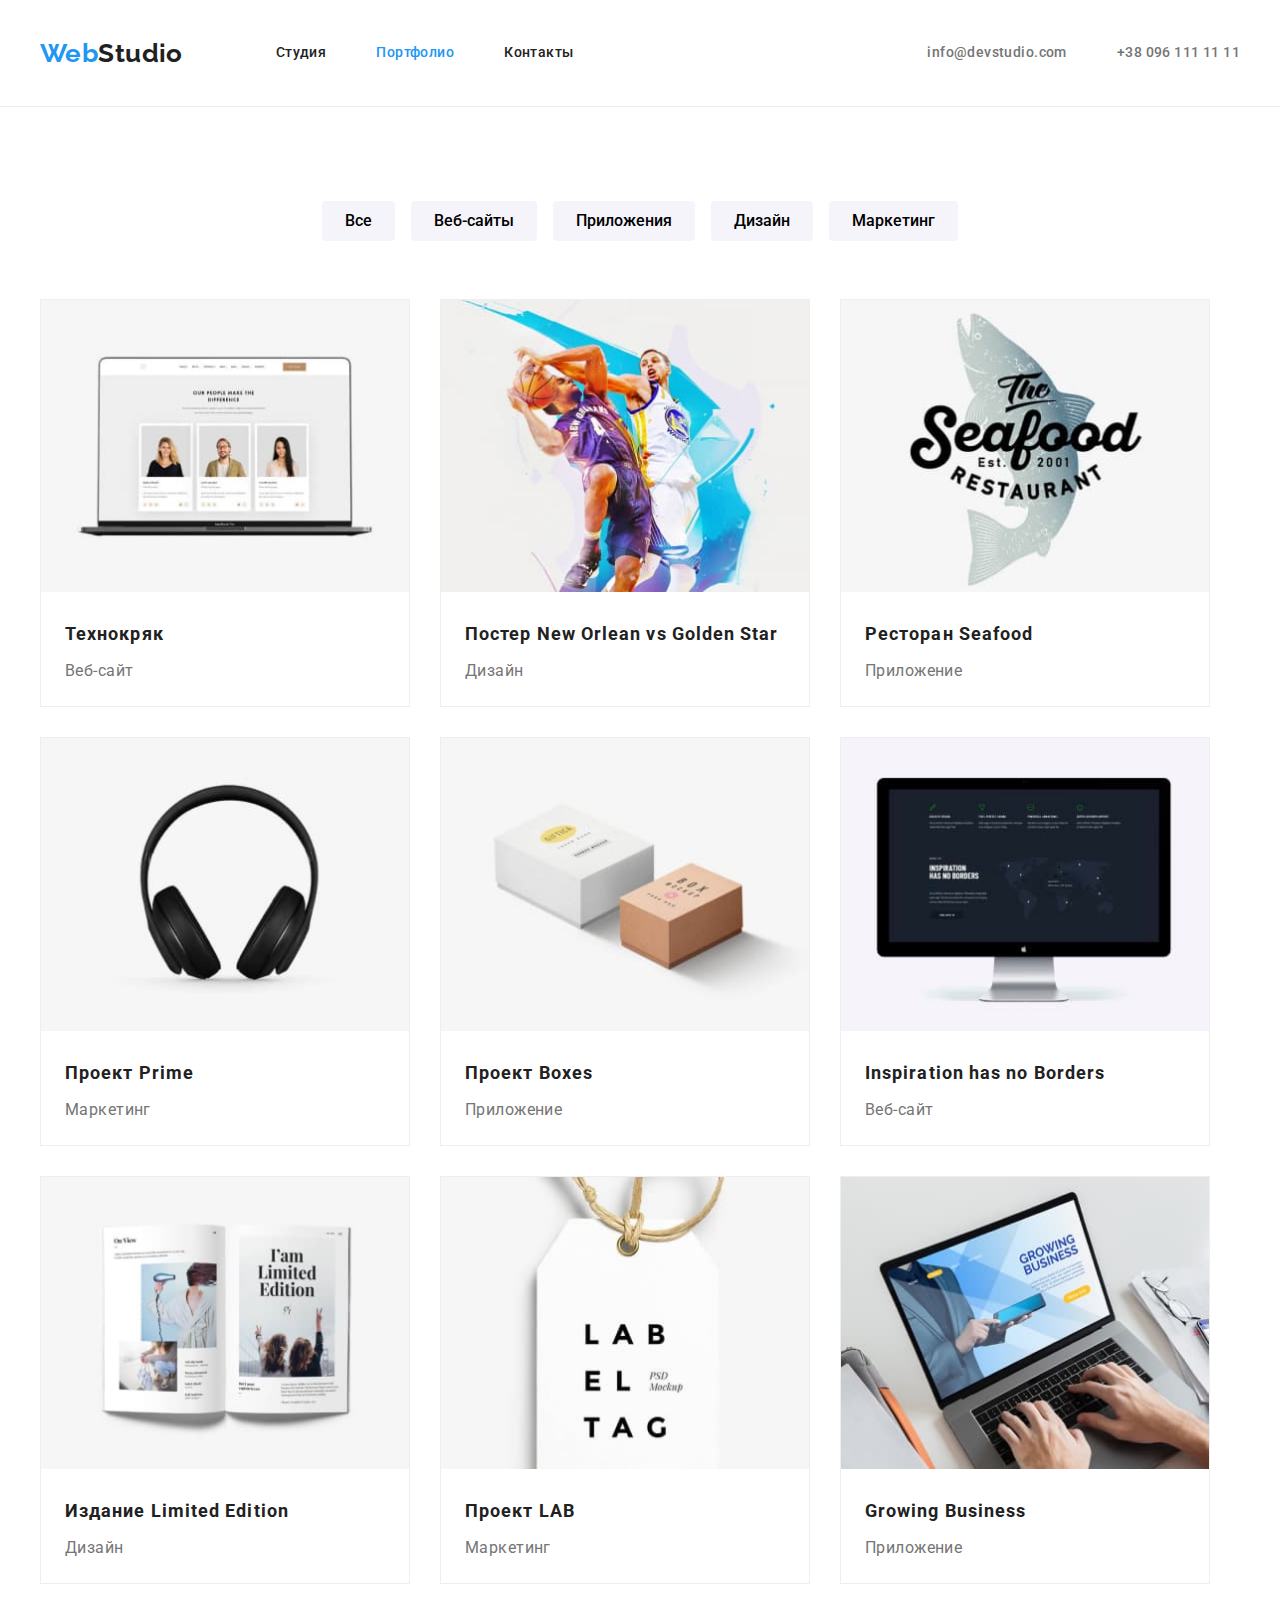
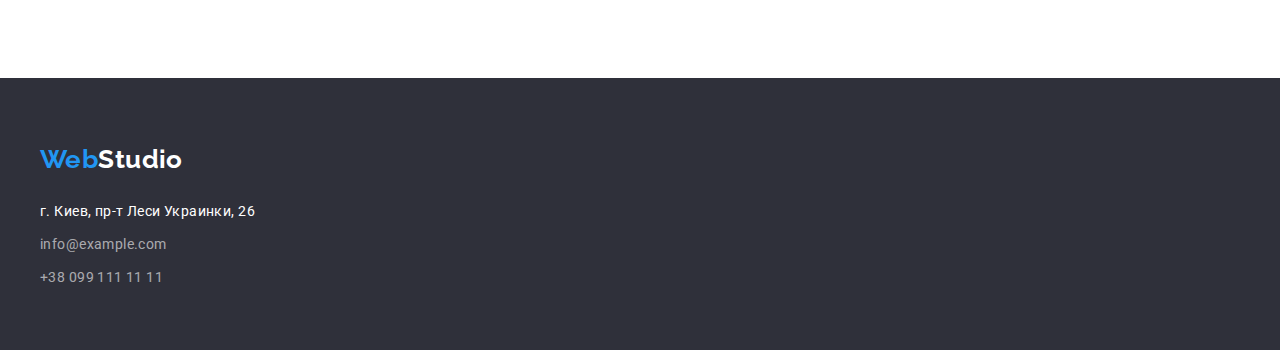
==== portfolio.html @ 33254039 "Add files via upload" ====
<!DOCTYPE html>
<html lang="ru">

<head>
    <meta charset="UTF-8">
    <meta http-equiv="X-UA-Compatible" content="IE=edge">
    <meta name="viewport" content="width=device-width, initial-scale=1.0">
    <title>HW1</title>
    <link
        href="https://fonts.googleapis.com/css2?family=Raleway:wght@700&family=Roboto:wght@400;500;700;900&display=swap"
        rel="stylesheet">
    <link rel="stylesheet" href="css/modern-normalize.css">
    <link rel="stylesheet" href="css/styles.css">
</head>

<body>
    <header class="header portfolio">
        <div class="container">
            <a href="" class="logo"><span>Web</span>Studio</a>
            <nav>
                <ul class="menu-list">
                    <li class="menu-item"><a href="./index.html" class="link">Студия</a></li>
                    <li class="menu-item"><a href="./portfolio.html" class="link active">Портфолио</a></li>
                    <li class="menu-item"><a href="" class="link">Контакты</a></li>
                </ul>
            </nav>
            <ul class="contact-list">
                <li class="item"><a href="mailto:info@devstudio.com" class="link">info@devstudio.com</a></li>
                <li class="item"><a href="tel:+380961111111" class="link">+38 096 111 11 11</a></li>
            </ul>
        </div>
    </header>

    <main>
        <section class="section">
            <div class="container">
                <ul class="filter">
                    <li><button type="button" class="filter-btn">Все</button></li>
                    <li><button type="button" class="filter-btn">Веб-сайты</button></li>
                    <li><button type="button" class="filter-btn">Приложения</button></li>
                    <li><button type="button" class="filter-btn">Дизайн</button></li>
                    <li><button type="button" class="filter-btn">Маркетинг</button></li>
                </ul>

                <ul class="projects">
                    <li class="project-item">
                        <a href="" class="project-link">
                            <img class="project-img" src="images/project1.jpg" alt="Project image" width="370">
                            <div class="project-about">
                                <h3 class="project-title">Технокряк</h3>
                                <p class="project-text">Веб-сайт</p>
                            </div>
                        </a>
                    </li>
                    <li class="project-item">
                        <a href="" class="project-link">
                            <img class="project-img" src="images/project2.jpg" alt="Project image" width="370">
                            <div class="project-about">
                                <h3 class="project-title">Постер New Orlean vs Golden Star</h3>
                                <p class="project-text">Дизайн</p>
                            </div>
                        </a>
                    </li>
                    <li class="project-item">
                        <a href="" class="project-link">
                            <img class="project-img" src="images/project3.jpg" alt="Project image" width="370">
                            <div class="project-about">
                                <h3 class="project-title">Ресторан Seafood</h3>
                                <p class="project-text">Приложение</p>
                            </div>
                        </a>
                    </li>
                    <li class="project-item">
                        <a href="" class="project-link">
                            <img class="project-img" src="images/project4.jpg" alt="Project image" width="370">
                            <div class="project-about">
                                <h3 class="project-title">Проект Prime</h3>
                                <p class="project-text">Маркетинг</p>
                            </div>
                        </a>
                    </li>
                    <li class="project-item">
                        <a href="" class="project-link">
                            <img class="project-img" src="images/project5.jpg" alt="Project image" width="370">
                            <div class="project-about">
                                <h3 class="project-title">Проект Boxes</h3>
                                <p class="project-text">Приложение</p>
                            </div>
                        </a>
                    </li>
                    <li class="project-item">
                        <a href="" class="project-link">
                            <img class="project-img" src="images/project6.jpg" alt="Project image" width="370">
                            <div class="project-about">
                                <h3 class="project-title">Inspiration has no Borders</h3>
                                <p class="project-text">Веб-сайт</p>
                            </div>
                        </a>
                    </li>
                    <li class="project-item">
                        <a href="" class="project-link">
                            <img class="project-img" src="images/project7.jpg" alt="Project image" width="370">
                            <div class="project-about">
                                <h3 class="project-title">Издание Limited Edition</h3>
                                <p class="project-text">Дизайн</p>
                            </div>
                        </a>
                    </li>
                    <li class="project-item">
                        <a href="" class="project-link">
                            <img class="project-img" src="images/project8.jpg" alt="Project image" width="370">
                            <div class="project-about">
                                <h3 class="project-title">Проект LAB</h3>
                                <p class="project-text">Маркетинг</p>
                            </div>
                        </a>
                    </li>
                    <li class="project-item">
                        <a href="" class="project-link">
                            <img class="project-img" src="images/project9.jpg" alt="Project image" width="370">
                            <div class="project-about">
                                <h3 class="project-title">Growing Business</h3>
                                <p class="project-text">Приложение</p>
                            </div>
                        </a>
                    </li>
                </ul>
            </div>
        </section>
    </main>

    <footer class="footer">
        <div class="container">
            <a href="" class="logo"><span>Web</span>Studio</a>
            <address class="footer-address">
                <p class="footer-text">г. Киев, пр-т Леси Украинки, 26</p>
                <a href="mailto:info@example.com" class="footer-link">info@example.com</a>
                <a href="tel:+380991111111" class="footer-link">+38 099 111 11 11</a>
            </address>
        </div>
    </footer>      
</body>

</html>
---- css/styles.css ----
:root {
    --primary-title-color: #212121;
    --primary-text-color: #757575;
    --blue-color: #2196f3;
    --primary-white-color: #ffffff;
    --bg-color: #2f303a;
    --secondary-bg-color: #F5F4FA;
}

body {
    font-size: 14px;
    line-height: 1.14;
    background-color: var(--primary-white-color);
    color: var(--primary-title-color);
    font-family: "Roboto", sans-serif;
    letter-spacing: 0.03em;
}

.active {
    color: var(--blue-color);
}

button {
    cursor: pointer;
}

a {
    color: inherit;
    text-decoration: none;
}

ul {
    list-style: none;
}

h1,
h2,
h3,
h4,
h5,
h6,
p,
ul {
    margin: 0;
    padding: 0;
}

.container {
    width: 1230px;
    padding: 0 15px;
    margin: 0 auto;
}

.section {
    padding: 94px 0;
}

/* Header */
.header {
    padding: 32px 0;
}
.header.portfolio {
    border-bottom: 1px solid #ECECEC;
}

.header .container {
    display: flex;
    align-items: center;
}

.logo {
    margin-right: 93px;

    font-family: "Raleway", sans-serif;
    font-weight: 700;
    font-size: 26px;
    line-height: 1.62;
}

.logo span {
    color: var(--blue-color);
}

.menu-list {
    display: flex;
    margin: 0 -25px;
}

.menu-list .link {
    padding: 15px 0;

    font-weight: 500;
}

.menu-item {
    margin: 0 25px;
}

.header .link:hover,
.header .link:focus {
    color: var(--blue-color);
}

.contact-list {
    display: flex;
    margin-left: auto;
}

.contact-list > .item:not(:last-child) {
    margin-right: 50px;
}

.contact-list .link {
    padding: 15px 0;

    color: var(--primary-text-color);
    font-weight: 500;
}

/* Hero */
.hero {
    padding: 200px 0;
    text-align: center;

    background-color: var(--bg-color);
}
.hero .title {
    margin-bottom: 30px;

    color: var(--primary-white-color);
    font-weight: 900;
    font-size: 44px;
    line-height: 1.36;
    text-align: center;
    letter-spacing: 0.06em;
    text-transform: uppercase;
}
.hero .btn {
    min-width: 200px;
    padding: 10px 32px;
    border: 1px solid transparent;
    border-radius: 4px;

    font-size: 16px;
    font-weight: 700;
    line-height: 1.87;
    letter-spacing: 0.06em;
    color: var(--primary-white-color);
    background-color: var(--blue-color);
}

/* Features */
.features-list {
    display: flex;
    flex-wrap: wrap;
    margin: -20px;
}
.features-item {
    width: 270px;
    margin: 20px;
}
.features-title {
    margin-bottom: 10px;

    font-size: 14px;
    line-height: 1.14;
    font-weight: 700;
    text-transform: uppercase;
}
.features-text {
    line-height: 1.71;
    color: var(--primary-text-color);
}

.section-title {
    margin-bottom: 50px;

    font-size: 36px;
    font-weight: 700;
    line-height: 1.66;
    text-align: center;
}

/* Work */
.section.section-work {
    padding-top: 0;
}
.work {
    display: flex;
    flex-wrap: wrap;
    margin: -15px;
}
.work-item {
    margin: 15px;
}

/* Team */
.section-team {
    background-color: var(--secondary-bg-color);
}
.team {
    display: flex;
    flex-wrap: wrap;
    margin: -15px;
}
.team-item {
    width: 270px;
    margin: 15px;
    padding-bottom: 30px;   
    text-align: center;
    border-radius: 0px 0px 4px 4px;

    background-color: var(--primary-white-color);
}
.team-title {
    margin-top: 30px;

    font-weight: 500;
    font-size: 16px;
    line-height: 1.18;
}
.team-text {
    margin-top: 10px;

    color: var(--primary-text-color);
    font-size: 16px;
    line-height: 1.18;
}

/* Portfolio */
.filter {
    display: flex;
    justify-content: center;
    margin: -8px;
    margin-bottom: 50px;
}
.filter-btn {
    margin: 8px;
    padding: 6px 22px;
    border: 1px solid transparent;
    border-radius: 4px;

    font-weight: 500;
    font-size: 16px;
    line-height: 1.62;
    background-color: #f5f4fa;
}
.filter-btn:hover,
.filter-btn:focus {
    color: var(--primary-white-color);
    background-color: var(--blue-color);
}

/* Projects */
.projects {
    display: flex;
    flex-wrap: wrap;
    margin: -15px;
}
.project-item {
    width: 370px;
    margin: 15px;
    padding-bottom: 20px;

    background-color: #ffffff;
    border: 1px solid #EEEEEE;
}
.project-img {
    width: 100%;
    margin-bottom: 20px;
}
.project-about {
    padding-left: 24px;
}
.project-title {
    margin-bottom: 4px;

    font-size: 18px;
    font-weight: 700;
    line-height: 2;
    letter-spacing: 0.06em;
}
.project-text {
    font-size: 16px;
    line-height: 1.87;
    color: var(--primary-text-color);
}

/* Footer */
.footer {
    padding: 60px 0;

    background-color: var(--bg-color);
}
.footer .logo {
    display: inline-block;
    margin-bottom: 20px;

    color: var(--primary-white-color);
}
.footer-address {
    display: flex;
    flex-direction: column;

    font-style: normal;
}
.footer-text {
    margin-bottom: 9px;

    color: var(--primary-white-color);
    line-height: 1.71;
}
.footer-link {
    line-height: 1.71;
    color: rgba(255, 255, 255, 0.6);
}
.footer-link:not(:last-child) {
    margin-bottom: 9px;
}
.footer-link:hover,
.footer-link:focus {
    color: var(--blue-color);
}
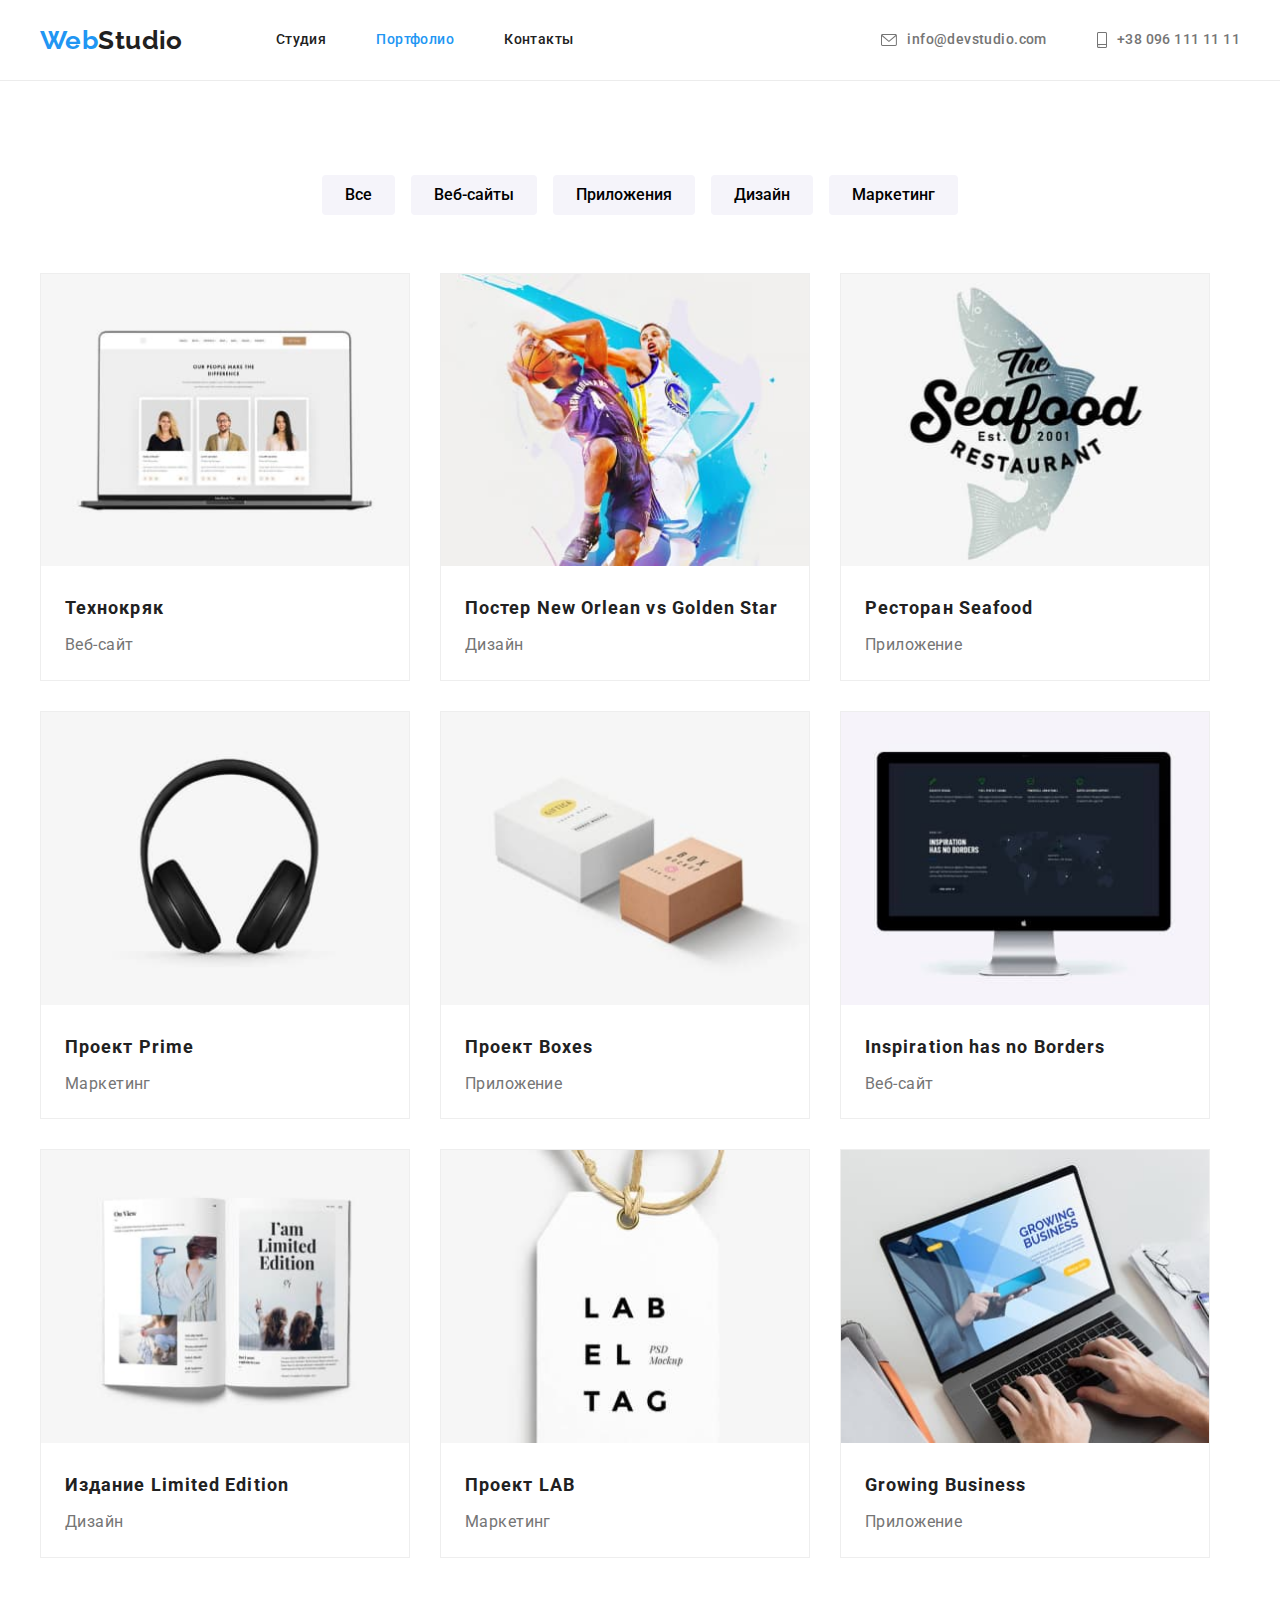
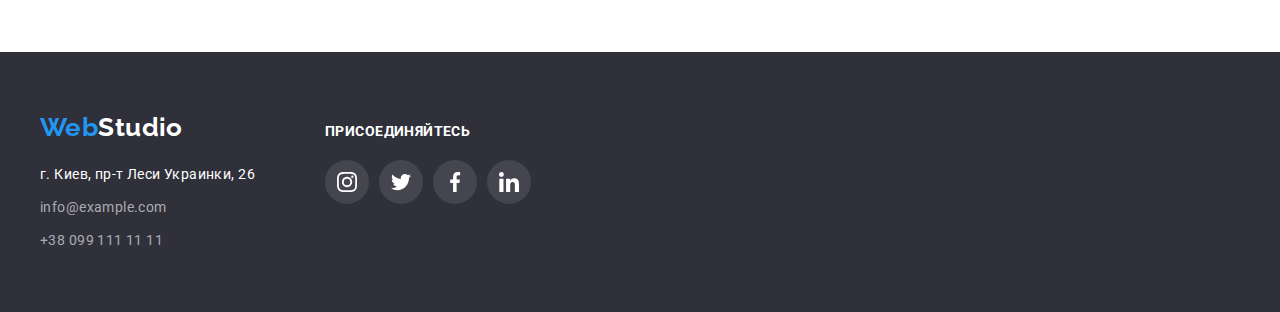
==== commit 8ba84ecc: "finished" ====
--- a/portfolio.html
+++ b/portfolio.html
@@ -25,8 +25,22 @@
                 </ul>
             </nav>
             <ul class="contact-list">
-                <li class="item"><a href="mailto:info@devstudio.com" class="link">info@devstudio.com</a></li>
-                <li class="item"><a href="tel:+380961111111" class="link">+38 096 111 11 11</a></li>
+                <li class="item">
+                    <a href="mailto:info@devstudio.com" class="link">
+                        <svg class="contact-icon icon-mail">
+                            <use href="./images/icon.svg#icon-icon-mail"></use>
+                        </svg>
+                        info@devstudio.com
+                    </a>
+                </li>
+                <li class="item">
+                    <a href="tel:+380961111111" class="link">
+                        <svg class="contact-icon icon-smartphone">
+                            <use href="./images/icon.svg#icon-smartphone"></use>
+                        </svg>
+                        +38 096 111 11 11
+                    </a>
+                </li>
             </ul>
         </div>
     </header>
@@ -131,14 +145,50 @@
 
     <footer class="footer">
         <div class="container">
-            <a href="" class="logo"><span>Web</span>Studio</a>
-            <address class="footer-address">
-                <p class="footer-text">г. Киев, пр-т Леси Украинки, 26</p>
-                <a href="mailto:info@example.com" class="footer-link">info@example.com</a>
-                <a href="tel:+380991111111" class="footer-link">+38 099 111 11 11</a>
-            </address>
+            <div class="footer-address">
+                <a href="" class="logo"><span>Web</span>Studio</a>
+                <address class="address">
+                    <p class="footer-text">г. Киев, пр-т Леси Украинки, 26</p>
+                    <a href="mailto:info@example.com" class="footer-link">info@example.com</a>
+                    <a href="tel:+380991111111" class="footer-link">+38 099 111 11 11</a>
+                </address>
+            </div>
+
+            <div class="footer-social">
+                <p class="text">присоединяйтесь</p>
+                <ul class="social-links">
+                    <li class="item">
+                        <a href="https://www.instagram.com/" class="social-link" target="_blank">
+                            <svg class="icon" width="70" height="70">
+                                <use href="./images/icon.svg#icon-instagram-2"></use>
+                            </svg>
+                        </a>
+                    </li>
+                    <li class="item">
+                        <a href="https://www.twitter.com/" class="social-link" target="_blank">
+                            <svg class="icon" width="70" height="70">
+                                <use href="./images/icon.svg#icon-twitter-1"></use>
+                            </svg>
+                        </a>
+                    </li>
+                    <li class="item">
+                        <a href="https://www.facebook.com/" class="social-link" target="_blank">
+                            <svg class="icon" width="70" height="70">
+                                <use href="./images/icon.svg#icon-facebook-1"></use>
+                            </svg>
+                        </a>
+                    </li>
+                    <li class="item">
+                        <a href="https://www.linkedin.com/" class="social-link" target="_blank">
+                            <svg class="icon" width="70" height="70">
+                                <use href="./images/icon.svg#icon-linkedin-1"></use>
+                            </svg>
+                        </a>
+                    </li>
+                </ul>
+            </div>
         </div>
-    </footer>      
+    </footer>
 </body>
 
 </html>--- a/css/styles.css
+++ b/css/styles.css
@@ -4,7 +4,8 @@
     --blue-color: #2196f3;
     --primary-white-color: #ffffff;
     --bg-color: #2f303a;
-    --secondary-bg-color: #F5F4FA;
+    --secondary-bg-color: #f5f4fa;
+    --grey-icon-color: #afb1b8;
 }
 
 body {
@@ -56,11 +57,8 @@
 }
 
 /* Header */
-.header {
-    padding: 32px 0;
-}
 .header.portfolio {
-    border-bottom: 1px solid #ECECEC;
+    border-bottom: 1px solid #ececec;
 }
 
 .header .container {
@@ -86,8 +84,10 @@
     margin: 0 -25px;
 }
 
-.menu-list .link {
-    padding: 15px 0;
+.link {
+    display: flex;
+    align-items: center;
+    padding: 32px 0;
 
     font-weight: 500;
 }
@@ -103,7 +103,27 @@
 
 .contact-list {
     display: flex;
+    align-items: center;
     margin-left: auto;
+}
+
+.contact-icon {
+    margin-right: 10px;
+    fill: var(--primary-text-color);
+}
+
+.contact-icon.icon-mail {
+    width: 16px;
+    height: 12px;
+}
+.contact-icon.icon-smartphone {
+    width: 10px;
+    height: 16px;
+}
+
+.link:hover .contact-icon,
+.link:focus .contact-icon {
+    fill: var(--blue-color);
 }
 
 .contact-list > .item:not(:last-child) {
@@ -111,18 +131,24 @@
 }
 
 .contact-list .link {
-    padding: 15px 0;
-
     color: var(--primary-text-color);
-    font-weight: 500;
 }
 
 /* Hero */
 .hero {
     padding: 200px 0;
+    height: 600px;
     text-align: center;
 
     background-color: var(--bg-color);
+    background-image: linear-gradient(
+            to right,
+            rgba(47, 48, 58, 0.4),
+            rgba(47, 48, 58, 0.4)
+        ),
+        url("../images/bg-hero.jpg");
+    background-repeat: no-repeat;
+    background-size: cover;
 }
 .hero .title {
     margin-bottom: 30px;
@@ -159,6 +185,12 @@
     width: 270px;
     margin: 20px;
 }
+.features-icon {
+    padding: 25px 100px;
+    margin-bottom: 30px;
+
+    background-color: var(--secondary-bg-color);
+}
 .features-title {
     margin-bottom: 10px;
 
@@ -206,11 +238,13 @@
 .team-item {
     width: 270px;
     margin: 15px;
-    padding-bottom: 30px;   
+    padding-bottom: 30px;
     text-align: center;
+
     border-radius: 0px 0px 4px 4px;
-
     background-color: var(--primary-white-color);
+    box-shadow: 0px 1px 3px rgba(0, 0, 0, 0.12), 0px 1px 1px rgba(0, 0, 0, 0.14),
+        0px 2px 1px rgba(0, 0, 0, 0.2);
 }
 .team-title {
     margin-top: 30px;
@@ -225,6 +259,68 @@
     color: var(--primary-text-color);
     font-size: 16px;
     line-height: 1.18;
+}
+
+.social {
+    display: flex;
+    justify-content: center;
+    margin-top: 16px;
+}
+.social-link {
+    display: flex;
+    align-items: center;
+    justify-content: center;
+    width: 44px;
+    height: 44px;
+    border-radius: 50%;
+}
+.social-link:not(:last-child),
+.footer .item:not(:last-child) {
+    margin-right: 10px;
+}
+.social-link .icon {
+    width: 20px;
+    height: 20px;
+    fill: var(--grey-icon-color);
+}
+.social-link:hover,
+.social-link:focus {
+    background-color: var(--blue-color);
+}
+.social-link:hover .icon,
+.social-link:focus .icon {
+    fill: var(--primary-white-color);
+}
+
+/* Clients */
+.clients-logo {
+    display: flex;
+    flex-wrap: wrap;
+    margin: -15px;
+}
+.clients-item {
+    margin: 15px;
+}
+.clients-logo .link {
+    align-items: center;
+    justify-content: center;
+    width: 170px;
+    height: 92px;
+
+    color: var(--grey-icon-color);
+    border: 1px solid var(--grey-icon-color);
+    border-radius: 4px;
+}
+.clients-logo .link:hover,
+.clients-logo .link:focus {
+    border-color: var(--blue-color);
+}
+.clients-item .icon {
+    fill: currentColor;
+}
+.clients-logo .link:hover .icon,
+.clients-logo .link:focus .icon {
+    fill: var(--blue-color);
 }
 
 /* Portfolio */
@@ -249,6 +345,7 @@
 .filter-btn:focus {
     color: var(--primary-white-color);
     background-color: var(--blue-color);
+    box-shadow: 0px 1px 1px rgba(0, 0, 0, 0.12), 0px 4px 4px rgba(0, 0, 0, 0.06), 1px 4px 6px rgba(0, 0, 0, 0.16);
 }
 
 /* Projects */
@@ -260,10 +357,18 @@
 .project-item {
     width: 370px;
     margin: 15px;
+
+    background-color: #ffffff;
+    border: 1px solid #eeeeee;
+}
+.project-link {
+    display: block;
     padding-bottom: 20px;
-
-    background-color: #ffffff;
-    border: 1px solid #EEEEEE;
+}
+.project-link:hover,
+.project-link:focus {
+    box-shadow: 0px 1px 1px rgba(0, 0, 0, 0.12), 0px 4px 4px rgba(0, 0, 0, 0.06),
+        1px 4px 6px rgba(0, 0, 0, 0.16);
 }
 .project-img {
     width: 100%;
@@ -292,13 +397,22 @@
 
     background-color: var(--bg-color);
 }
+.footer .container {
+    display: flex;
+    align-items: baseline;
+}
 .footer .logo {
     display: inline-block;
     margin-bottom: 20px;
+    margin-right: 0;
+    line-height: 1.19;
 
     color: var(--primary-white-color);
 }
 .footer-address {
+    margin-right: 70px;
+}
+.address {
     display: flex;
     flex-direction: column;
 
@@ -322,12 +436,23 @@
     color: var(--blue-color);
 }
 
-
-
-
-
-
-
-
-
-
+.footer-social .text {
+    margin-bottom: 20px;
+    font-weight: 700;
+
+    text-transform: uppercase;
+    color: var(--primary-white-color);
+}
+.footer .social-links {
+    display: flex;
+}
+.footer .social-link {
+    background-color: rgba(255, 255, 255, 0.1);
+}
+.footer .social-link:hover,
+.footer .social-link:focus {
+    background-color: var(--blue-color);
+}
+.footer .icon {
+    fill: var(--primary-white-color);
+}
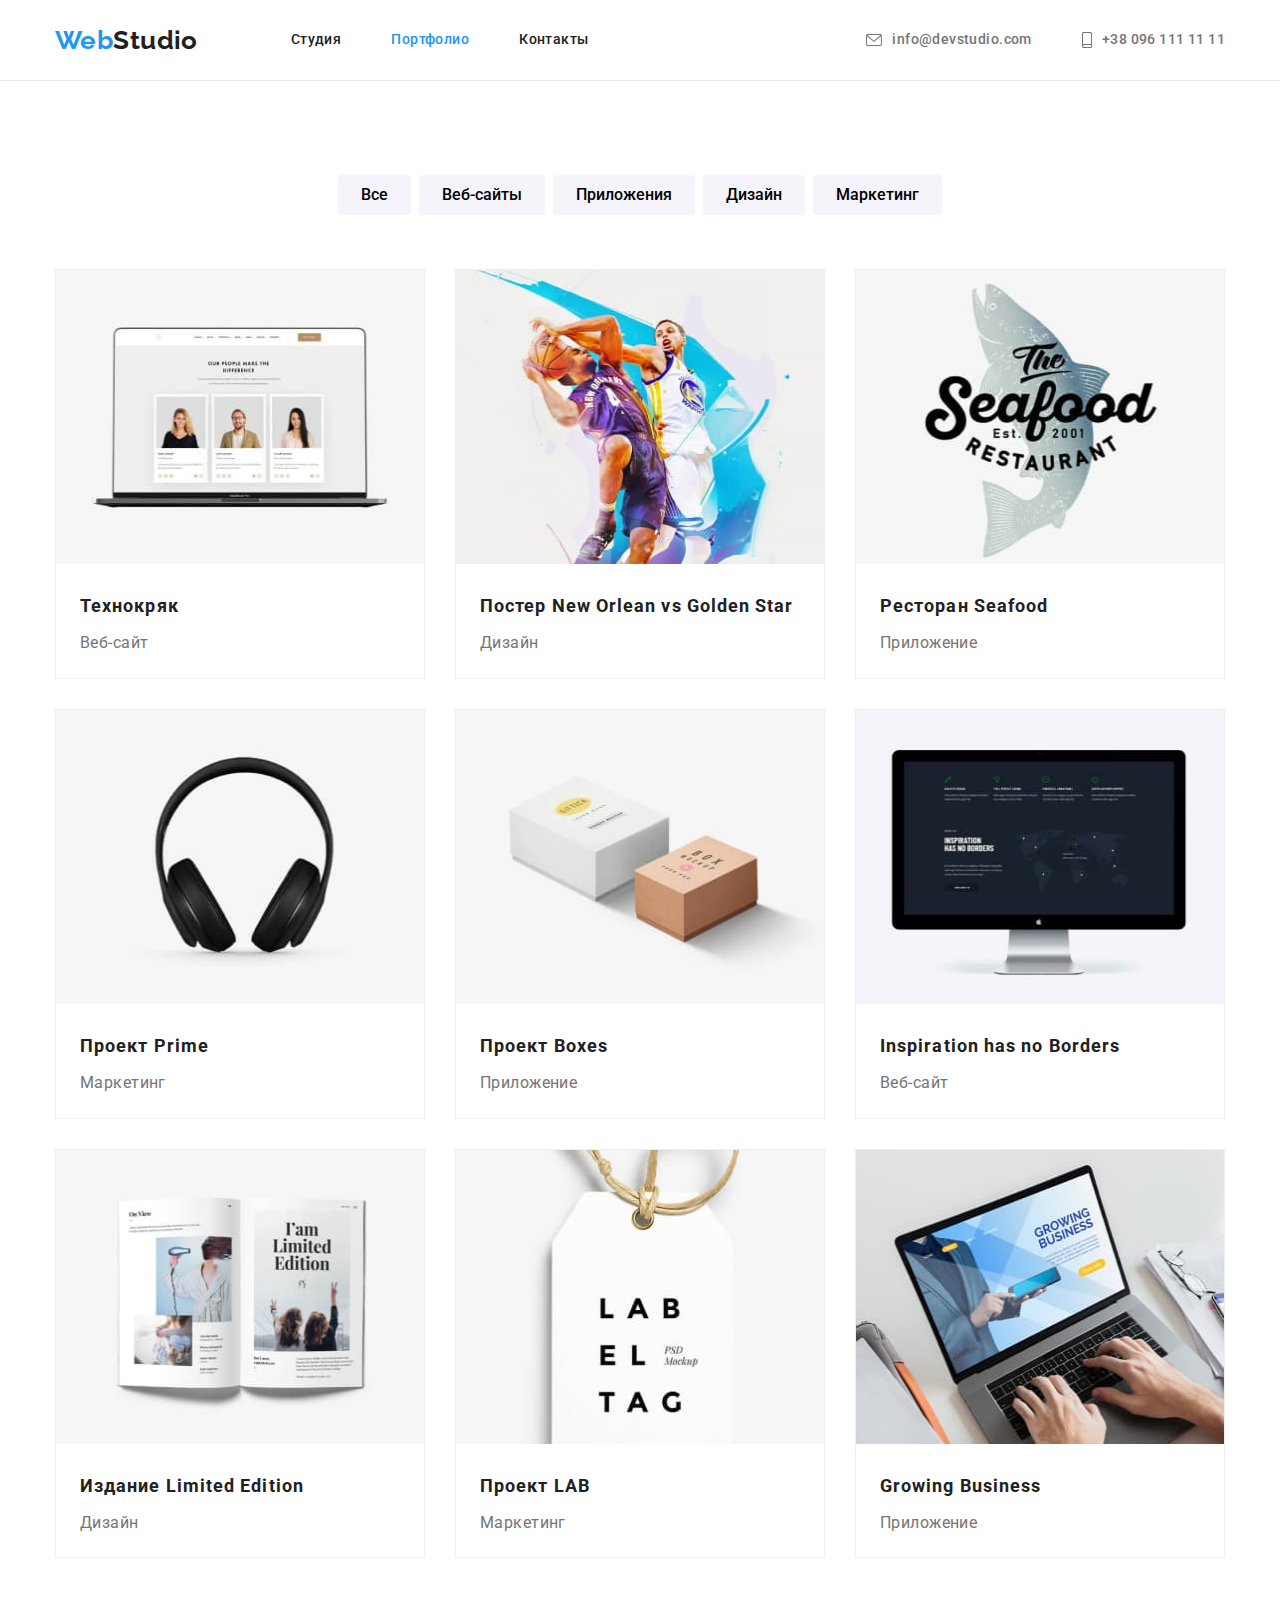
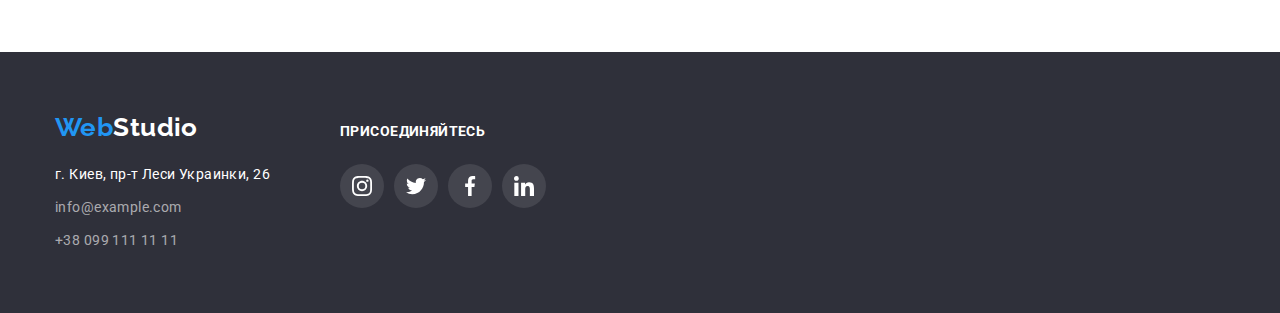
==== commit 1807e348: "added height to images" ====
--- a/portfolio.html
+++ b/portfolio.html
@@ -5,7 +5,7 @@
     <meta charset="UTF-8">
     <meta http-equiv="X-UA-Compatible" content="IE=edge">
     <meta name="viewport" content="width=device-width, initial-scale=1.0">
-    <title>HW1</title>
+    <title>Web Studio</title>
     <link
         href="https://fonts.googleapis.com/css2?family=Raleway:wght@700&family=Roboto:wght@400;500;700;900&display=swap"
         rel="stylesheet">
@@ -59,7 +59,7 @@
                 <ul class="projects">
                     <li class="project-item">
                         <a href="" class="project-link">
-                            <img class="project-img" src="images/project1.jpg" alt="Project image" width="370">
+                            <img class="project-img" src="images/project1.jpg" alt="Project image" width="370" height="294">
                             <div class="project-about">
                                 <h3 class="project-title">Технокряк</h3>
                                 <p class="project-text">Веб-сайт</p>
@@ -68,7 +68,7 @@
                     </li>
                     <li class="project-item">
                         <a href="" class="project-link">
-                            <img class="project-img" src="images/project2.jpg" alt="Project image" width="370">
+                            <img class="project-img" src="images/project2.jpg" alt="Project image" width="370" height="294">
                             <div class="project-about">
                                 <h3 class="project-title">Постер New Orlean vs Golden Star</h3>
                                 <p class="project-text">Дизайн</p>
@@ -77,7 +77,7 @@
                     </li>
                     <li class="project-item">
                         <a href="" class="project-link">
-                            <img class="project-img" src="images/project3.jpg" alt="Project image" width="370">
+                            <img class="project-img" src="images/project3.jpg" alt="Project image" width="370" height="294">
                             <div class="project-about">
                                 <h3 class="project-title">Ресторан Seafood</h3>
                                 <p class="project-text">Приложение</p>
@@ -86,7 +86,7 @@
                     </li>
                     <li class="project-item">
                         <a href="" class="project-link">
-                            <img class="project-img" src="images/project4.jpg" alt="Project image" width="370">
+                            <img class="project-img" src="images/project4.jpg" alt="Project image" width="370" height="294">
                             <div class="project-about">
                                 <h3 class="project-title">Проект Prime</h3>
                                 <p class="project-text">Маркетинг</p>
@@ -95,7 +95,7 @@
                     </li>
                     <li class="project-item">
                         <a href="" class="project-link">
-                            <img class="project-img" src="images/project5.jpg" alt="Project image" width="370">
+                            <img class="project-img" src="images/project5.jpg" alt="Project image" width="370" height="294">
                             <div class="project-about">
                                 <h3 class="project-title">Проект Boxes</h3>
                                 <p class="project-text">Приложение</p>
@@ -104,7 +104,7 @@
                     </li>
                     <li class="project-item">
                         <a href="" class="project-link">
-                            <img class="project-img" src="images/project6.jpg" alt="Project image" width="370">
+                            <img class="project-img" src="images/project6.jpg" alt="Project image" width="370" height="294">
                             <div class="project-about">
                                 <h3 class="project-title">Inspiration has no Borders</h3>
                                 <p class="project-text">Веб-сайт</p>
@@ -113,7 +113,7 @@
                     </li>
                     <li class="project-item">
                         <a href="" class="project-link">
-                            <img class="project-img" src="images/project7.jpg" alt="Project image" width="370">
+                            <img class="project-img" src="images/project7.jpg" alt="Project image" width="370" height="294">
                             <div class="project-about">
                                 <h3 class="project-title">Издание Limited Edition</h3>
                                 <p class="project-text">Дизайн</p>
@@ -122,7 +122,7 @@
                     </li>
                     <li class="project-item">
                         <a href="" class="project-link">
-                            <img class="project-img" src="images/project8.jpg" alt="Project image" width="370">
+                            <img class="project-img" src="images/project8.jpg" alt="Project image" width="370" height="294">
                             <div class="project-about">
                                 <h3 class="project-title">Проект LAB</h3>
                                 <p class="project-text">Маркетинг</p>
@@ -131,7 +131,7 @@
                     </li>
                     <li class="project-item">
                         <a href="" class="project-link">
-                            <img class="project-img" src="images/project9.jpg" alt="Project image" width="370">
+                            <img class="project-img" src="images/project9.jpg" alt="Project image" width="370" height="294">
                             <div class="project-about">
                                 <h3 class="project-title">Growing Business</h3>
                                 <p class="project-text">Приложение</p>
--- a/css/styles.css
+++ b/css/styles.css
@@ -47,7 +47,7 @@
 }
 
 .container {
-    width: 1230px;
+    width: 1200px;
     padding: 0 15px;
     margin: 0 auto;
 }
@@ -138,6 +138,7 @@
 .hero {
     padding: 200px 0;
     height: 600px;
+    max-width: 1600px;
     text-align: center;
 
     background-color: var(--bg-color);
@@ -179,11 +180,11 @@
 .features-list {
     display: flex;
     flex-wrap: wrap;
-    margin: -20px;
+    margin: -15px;
 }
 .features-item {
     width: 270px;
-    margin: 20px;
+    margin: 15px;
 }
 .features-icon {
     padding: 25px 100px;
@@ -209,7 +210,7 @@
 
     font-size: 36px;
     font-weight: 700;
-    line-height: 1.66;
+    line-height: 1.16;
     text-align: center;
 }
 
@@ -224,6 +225,10 @@
 }
 .work-item {
     margin: 15px;
+}
+
+.work-item a {
+    display: block;
 }
 
 /* Team */
@@ -327,11 +332,11 @@
 .filter {
     display: flex;
     justify-content: center;
-    margin: -8px;
+    margin: -4px;
     margin-bottom: 50px;
 }
 .filter-btn {
-    margin: 8px;
+    margin: 4px;
     padding: 6px 22px;
     border: 1px solid transparent;
     border-radius: 4px;
@@ -439,6 +444,7 @@
 .footer-social .text {
     margin-bottom: 20px;
     font-weight: 700;
+    line-height: 1.71;
 
     text-transform: uppercase;
     color: var(--primary-white-color);
